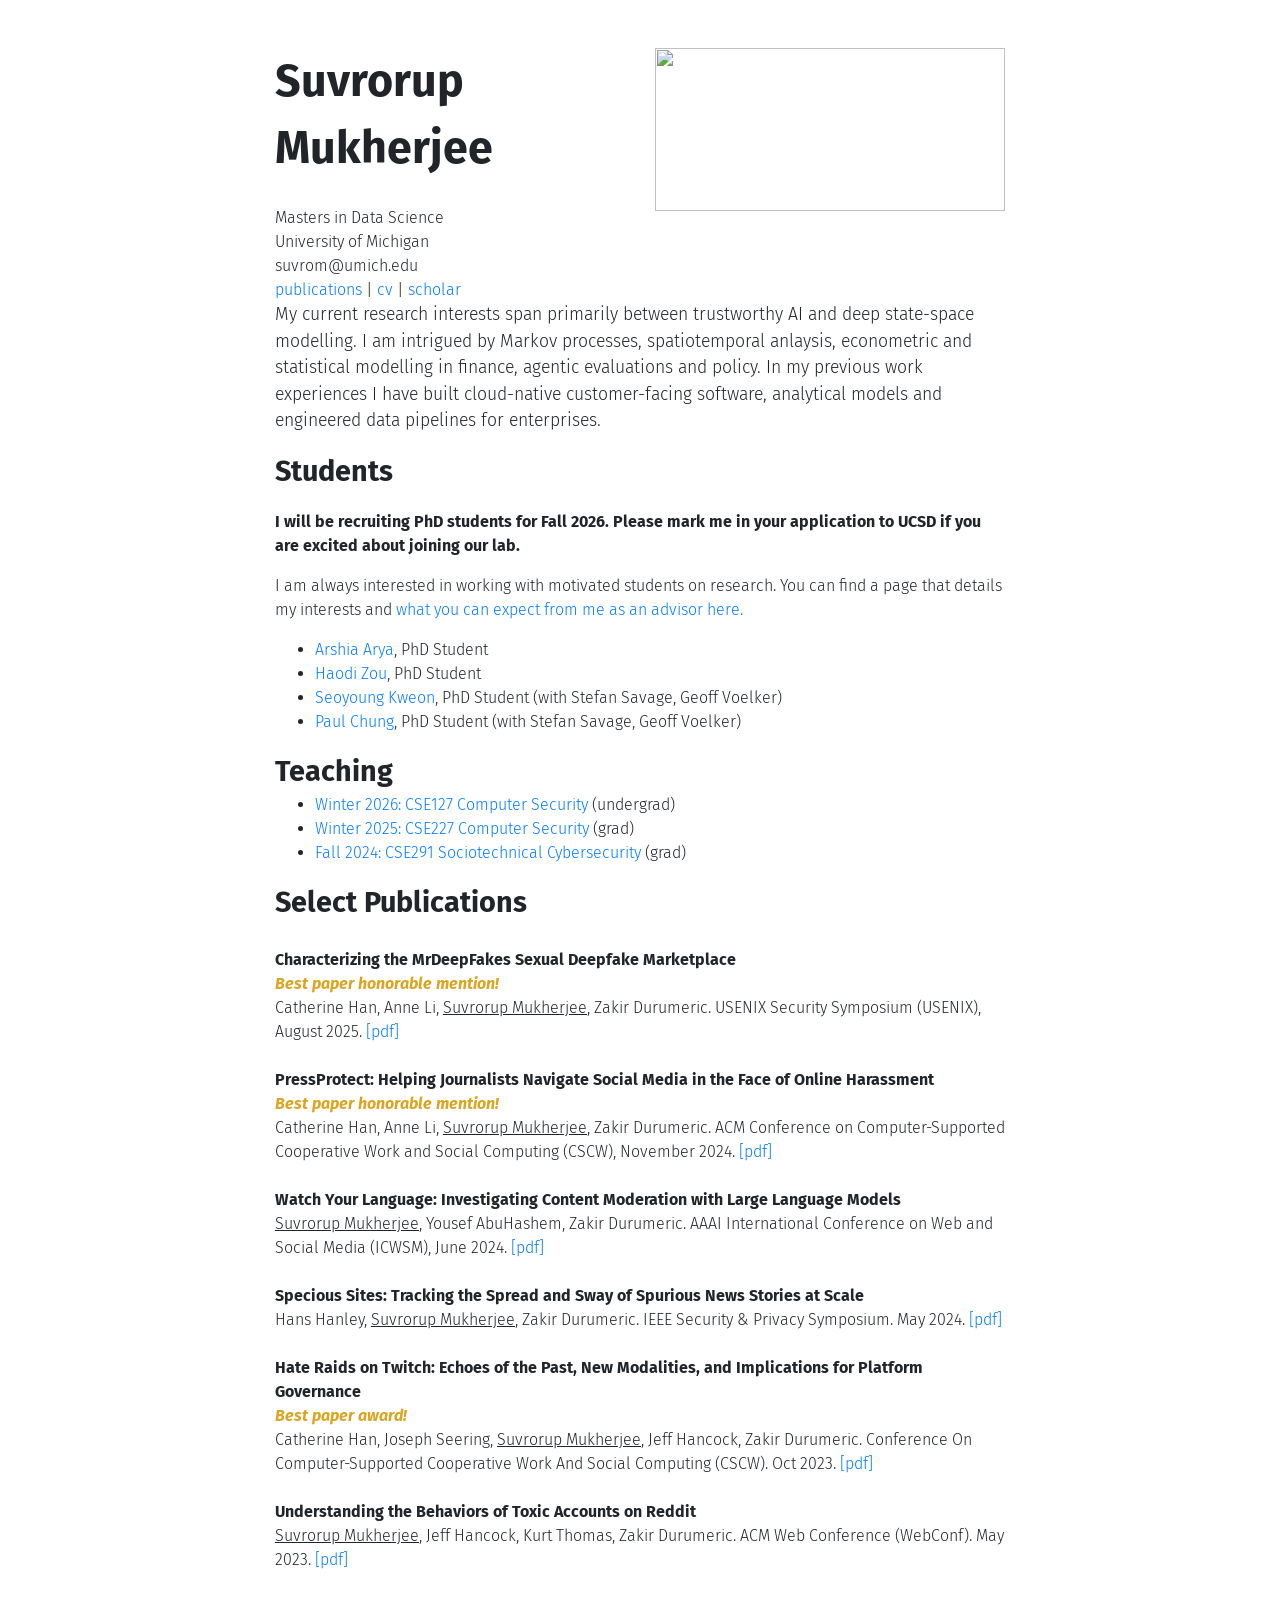
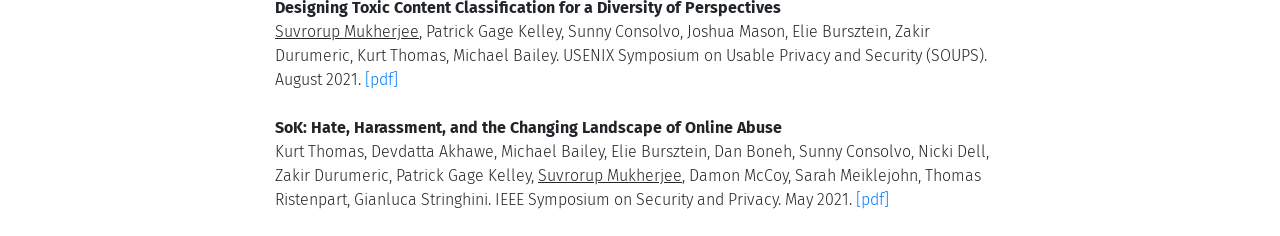
==== index.html @ 657cf76f "Initial commit" ====
<!DOCTYPE html>
<html>
    <head>
	<!-- Global site tag (gtag.js) - Google Analytics -->
	<script async src="https://www.googletagmanager.com/gtag/js?id=UA-77723744-1"></script>
	<script>
	  window.dataLayer = window.dataLayer || [];
	  function gtag(){dataLayer.push(arguments);}
	  gtag('js', new Date());

	  gtag('config', 'UA-77723744-1');
	</script>
        <title> Suvrorup Mukherjee </title>
        <link rel="stylesheet" href="https://stackpath.bootstrapcdn.com/bootstrap/4.4.1/css/bootstrap.min.css" integrity="sha384-Vkoo8x4CGsO3+Hhxv8T/Q5PaXtkKtu6ug5TOeNV6gBiFeWPGFN9MuhOf23Q9Ifjh" crossorigin="anonymous">
        <link href="index.css" rel="stylesheet" type="text/css">
        <link href='https://fonts.googleapis.com/css?family=Lato:600,400,300,100' rel='stylesheet' type='text/css'>
        <link href="https://fonts.googleapis.com/css?family=Montserrat&display=swap" rel="stylesheet">
        <script src="https://ajax.googleapis.com/ajax/libs/jquery/3.1.0/jquery.min.js"></script>
        <script src="https://kit.fontawesome.com/2f9be15f0a.js" crossorigin="anonymous"></script>
		<script src="https://code.jquery.com/jquery-3.4.1.slim.min.js" integrity="sha384-J6qa4849blE2+poT4WnyKhv5vZF5SrPo0iEjwBvKU7imGFAV0wwj1yYfoRSJoZ+n" crossorigin="anonymous"></script>
		<script src="https://cdn.jsdelivr.net/npm/popper.js@1.16.0/dist/umd/popper.min.js" integrity="sha384-Q6E9RHvbIyZFJoft+2mJbHaEWldlvI9IOYy5n3zV9zzTtmI3UksdQRVvoxMfooAo" crossorigin="anonymous"></script>
		<script src="https://stackpath.bootstrapcdn.com/bootstrap/4.4.1/js/bootstrap.min.js" integrity="sha384-wfSDF2E50Y2D1uUdj0O3uMBJnjuUD4Ih7YwaYd1iqfktj0Uod8GCExl3Og8ifwB6" crossorigin="anonymous"></script>
        <meta name="viewport" content="width=device-width, initial-scale=1, maximum-scale=1">
        <meta http-equiv='cache-control' content='no-cache'>
        <meta http-equiv='expires' content='0'>
        <meta http-equiv='pragma' content='no-cache'>
    </head>
    <body>
        <!--<nav class="navbar navbar-expand-lg navbar-dark bg-dark fixed-top" style="background-color: #e3f2fd;">
            <div class="container-fluid">
                <a class="navbar-brand" href="index.html">Suvrorup Mukherjee</a>
                <button class="navbar-toggler" type="button" data-toggle="collapse" data-target="#navbarNavAltMarkup" aria-controls="navbarNavAltMarkup" aria-expanded="false" aria-label="Toggle navigation">
                    <span class="navbar-toggler-icon"></span>
                </button>
                <div class="collapse navbar-collapse" id="navbarNavAltMarkup">
                    <div class="navbar-nav">
                      <a class="nav-item nav-link" href="publications.html">Publications</a>
                      <a class="nav-item nav-link" href="talks.html">Talks</a>
                      <a class="nav-item nav-link" href="https://deepakwrites.com">Creative</a>
                    </div>
                  </div>
            </div>
        </nav>
        <br>
        <br>-->
        <br>
        <div class = "container"> 
            <br>
            <div class="row justify-content-center">
                <div class="col-xl-4 col-lg-4 col-md-4 col-sm-12 col-12">
                    <div id="myname"> Suvrorup Mukherjee </div>
                    <br>
                    <div id="tag"> Masters in Data Science </div>
                    <div id="tag"> University of Michigan </div>
                    <div id="tag"> suvrom@umich.edu </div>
                    <div id="tag"> <a target="_blank" href="publications"> publications</a> | <a target="_blank" href="https://kumarde.com/cv.pdf">cv</a> | <a href="https://scholar.google.com/citations?user=JoKEquUAAAAJ&hl=en"> scholar</a> </div>
                </div>
                <div class="col-xl-4 col-lg-4 col-md-4 d-none d-md-block justify-content-left">
                    <img id = "picture" src="img/ucsd-headshot.jpg"/>
                </div>
            </div>
            <br class="hidden-ss">
            <div class = "row justify-content-center">
                <div class="col-md-8">
                    <div class = "description">
                        <p>
                        My current research interests span primarily between 
                        trustworthy AI and deep state-space modelling. I am intrigued by
                        Markov processes, spatiotemporal anlaysis, econometric and 
                        statistical modelling in finance, agentic evaluations and policy. 
                        In my previous work experiences I have built cloud-native customer-facing software,
                        analytical models and engineered data pipelines for enterprises.                      
                        </p>
                        <!-- <p>
                        If you've come looking for my creative work, go <a target="_blank" href="https://deepakwrites.com">here.</a>
                        </p> -->
                    </div>
                </div>
            </div>
        <div class= "row justify-content-center">
            <div class="col-md-8">
                <div id = "name"> Students </div>
                    <p>
                        <div class = "bold"> I will be recruiting PhD
                            students for Fall 2026. Please mark me in your
                            application to UCSD if you are excited about joining our
                            lab.
                        </div>
                    </p>
                    <p>
                    <span>I am always interested in working with motivated students on research. You can find a page that details my interests and <a href="https://kumarde.com/prospective_students">what you can expect from me as an advisor here.</a></span>
                    </p>
                 <div>
                    <ul>
                        <li> <a target="_blank" href="https://arshiaarya.github.io/">Arshia Arya</a>, PhD Student </li>
                        <li> <a target="_blank" href="https://haodi-zou.github.io/">Haodi Zou</a>, PhD Student </li>
                        <li> <a target="_blank" href="https://sykweon.github.io/">Seoyoung Kweon</a>, PhD Student (with Stefan Savage, Geoff Voelker) </li>
                        <li> <a target="_blank" href="https://paulchu.ng/">Paul Chung</a>, PhD Student (with Stefan Savage, Geoff Voelker) </li>
                    </ul>
                 </div>
            </div>
        </div>
        <div class= "row justify-content-center">
            <div class="col-md-8">
                <div id = "name"> Teaching </div>
                 <div>
                    <ul>
                        <li> <a target="_blank"
                                href="https://kumarde.com/cse127-wi26/"> Winter
                                2026: CSE127 Computer Security</a> (undergrad) </li>
                        <li> <a target="_blank" href="https://kumarde.com/cse227-wi25/"> Winter 2025: CSE227 Computer Security</a> (grad) </li>
                        <li> <a target="_blank" href="https://kumarde.com/cse291-fa24/">Fall 2024: CSE291 Sociotechnical Cybersecurity</a> (grad) </li>
                    </ul>
                 </div>
            </div>
        </div>
        <div class = "row justify-content-center">
            <div class="col-md-8">
                <div id = "name"> Select Publications </div>
                <br>
                <div class="pubs">
                        <span class = "pub_name"> Characterizing the MrDeepFakes Sexual Deepfake Marketplace </span>
                        <br>
                        <span class="award"><i>Best paper honorable mention!</i></span>
                        <br>
                        Catherine Han, Anne Li, <u>Suvrorup Mukherjee</u>, Zakir Durumeric.
                        USENIX Security Symposium (USENIX), August 2025. <a target="_blank" href="/papers/deepfakes.pdf"> [pdf] </a>
                </div>
                <br>
				<div class="pubs">
                        <span class = "pub_name"> PressProtect: Helping Journalists Navigate Social Media in the Face of Online Harassment </span>
                        <br>
                        <span class="award"><i>Best paper honorable mention!</i></span>
                        <br>
                        Catherine Han, Anne Li, <u>Suvrorup Mukherjee</u>, Zakir Durumeric.
                        ACM Conference on Computer-Supported Cooperative Work and Social Computing (CSCW), November 2024. <a target="_blank" href="/papers/journo.pdf"> [pdf] </a>
				</div>
				<br>
                <div class="pubs">
                        <span class = "pub_name">  Watch Your Language: Investigating Content Moderation with Large Language Models </span>
                        <br>
                        <u>Suvrorup Mukherjee</u>, Yousef AbuHashem, Zakir Durumeric.
                        AAAI International Conference on Web and Social Media (ICWSM), June 2024. <a target="_blank" href="/papers/llm-contentmod.pdf"> [pdf] </a>
                </div>
                <br>
                <div class="pubs">
                        <span class = "pub_name">  Specious Sites: Tracking the Spread and Sway of Spurious News Stories at Scale </span>
                        <br>
                        Hans Hanley, <u>Suvrorup Mukherjee</u>, Zakir Durumeric.
                        IEEE Security & Privacy Symposium. May 2024. <a target="_blank" href="/papers/specious.pdf"> [pdf] </a>
                </div>
                <br>
                <div class="pubs">
                    <span class = "pub_name">  Hate Raids on Twitch: Echoes of the Past, New Modalities, and Implications for Platform Governance </span> 
                    <br>
					<span class="award"><i>Best paper award!</i></span>
					<br>
                    Catherine Han, Joseph Seering, <u>Suvrorup Mukherjee</u>, Jeff Hancock, Zakir Durumeric.
                    Conference On Computer-Supported Cooperative Work And Social Computing (CSCW). Oct 2023. <a target="_blank" href="/papers/hateraids.pdf"> [pdf] </a>
                </div>
                <br>
                <div class="pubs">
                    <span class="pub_name"> Understanding the Behaviors of Toxic Accounts on Reddit </span>
                    <br>
                    <u>Suvrorup Mukherjee</u>, Jeff Hancock, Kurt Thomas, Zakir Durumeric. ACM Web Conference (WebConf). May 2023. <a href="/papers/reddit_www.pdf">[pdf]</a>
                </div>
                <br>
                <div class="pubs">
                    <span class = "pub_name"> Designing Toxic Content Classification
                    for a Diversity of Perspectives </span> 
                    <br>
                    <u>Suvrorup Mukherjee</u>, Patrick Gage Kelley, Sunny Consolvo, Joshua Mason,
                    Elie Bursztein, Zakir Durumeric, Kurt Thomas, Michael Bailey. 
                    USENIX Symposium on Usable Privacy and Security (SOUPS).
                    August 2021. <a target="_blank" href="/papers/designing.pdf"> [pdf] </a>
                </div>
                <br>
                <div class="pubs">
                    <span class = "pub_name"> SoK: Hate, Harassment, and
                        the Changing Landscape of Online Abuse </span> 
                    <br>
                    Kurt Thomas, Devdatta Akhawe, Michael Bailey, Elie
                    Bursztein, Dan Boneh, Sunny Consolvo, Nicki Dell,
                    Zakir Durumeric, Patrick Gage Kelley, <u>Suvrorup Mukherjee</u>,
                    Damon McCoy, Sarah Meiklejohn, Thomas Ristenpart,
                    Gianluca Stringhini. IEEE Symposium on
                    Security and Privacy. May 2021. <a target="_blank" href="/papers/abuse_sok.pdf"> [pdf] </a>
                </div>
                <br>
            </div>
        </div>
	<script>
	    function changeImage(){
		console.log(document.getElementById("picture").src);
		if(document.getElementById("picture").src == "https://kumarde.com/img/headshot1.jpg"){
		    document.getElementById("picture").src = "https://kumarde.com/img/headshot2.jpg";
		}
		else{
		    document.getElementById("picture").src = "https://kumarde.com/img/headshot1.jpg";
		}
	    }
	</script>
    </body>
</html>
---- index.css ----
@import url('https://fonts.googleapis.com/css?family=Fira+Sans:300,700|Montserrat|Merriweather:300,400&display=swap');

body{
    font-family: 'Fira Sans', serif;
    font-weight: 300;
}

#name{
    font-family: 'Fira Sans', serif;
    font-weight: bold;
    font-size: 1.8em;
}

.subheading{
    font-family: 'Fira Sans', serif;
    font-weight: bold;
    font-size: 1.4em;
}

#myname{
    font-family: 'Fira Sans', serif;
    font-weight: bold;
    font-size: 2.8em;
}

#tag{
    font-family: 'Fira Sans', serif;
    font-size: 1em;
}

.small_name{
    font-size: 1.5em;
}

.smaller_name{
    font-size: 1.3em;
}

.description{
    font-family: 'Fira Sans', 'sans-serif';
    font-weight: 300;
    font-size: 1.1em;
}

.container{
    /*width: 90%;*/
    /*max-width: 900px;*/
    /*margin: 20px auto;*/
}

#picture{
    width: 100%;
    height: 80%;
    object-fit: contain;
}

#header{
    font-size: 2em;
}

.pubs{
    font-family: 'Fira Sans', 'sans-serif';
    font-weight: 300;
}

.pub_name{
    font-weight: 700;
}

.award{
    font-weight: 700;
    color:blue;
}

.award{
    font-weight: 700;
    color:#DAA520;
}

.bold{
    font-weight: 700;
}

.carousel-inner img {
  margin: auto;
}

@media (min-width: 1200px) {
  .hidden-ss {
    display: none !important;
  }
}
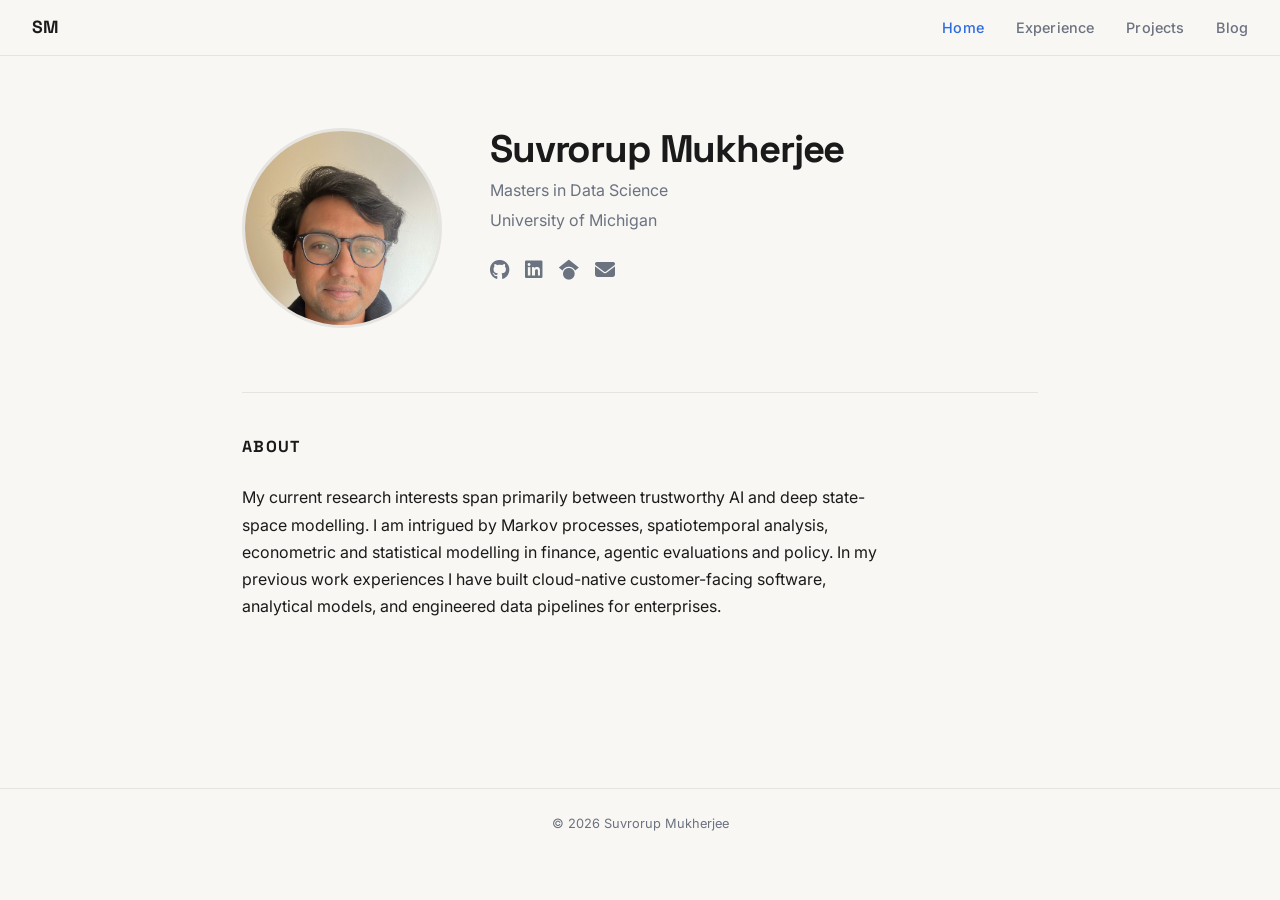
==== commit e35e0142: "Initial Structure design" ====
--- a/index.html
+++ b/index.html
@@ -1,204 +1,74 @@
 <!DOCTYPE html>
-<html>
-    <head>
-	<!-- Global site tag (gtag.js) - Google Analytics -->
-	<script async src="https://www.googletagmanager.com/gtag/js?id=UA-77723744-1"></script>
-	<script>
-	  window.dataLayer = window.dataLayer || [];
-	  function gtag(){dataLayer.push(arguments);}
-	  gtag('js', new Date());
+<html lang="en">
+<head>
+  <meta charset="UTF-8">
+  <meta name="viewport" content="width=device-width, initial-scale=1">
+  <title>Suvrorup Mukherjee</title>
+  <link rel="stylesheet" href="style.css">
+  <link rel="stylesheet" href="https://cdnjs.cloudflare.com/ajax/libs/font-awesome/6.5.0/css/all.min.css" crossorigin="anonymous" referrerpolicy="no-referrer">
+</head>
+<body>
 
-	  gtag('config', 'UA-77723744-1');
-	</script>
-        <title> Suvrorup Mukherjee </title>
-        <link rel="stylesheet" href="https://stackpath.bootstrapcdn.com/bootstrap/4.4.1/css/bootstrap.min.css" integrity="sha384-Vkoo8x4CGsO3+Hhxv8T/Q5PaXtkKtu6ug5TOeNV6gBiFeWPGFN9MuhOf23Q9Ifjh" crossorigin="anonymous">
-        <link href="index.css" rel="stylesheet" type="text/css">
-        <link href='https://fonts.googleapis.com/css?family=Lato:600,400,300,100' rel='stylesheet' type='text/css'>
-        <link href="https://fonts.googleapis.com/css?family=Montserrat&display=swap" rel="stylesheet">
-        <script src="https://ajax.googleapis.com/ajax/libs/jquery/3.1.0/jquery.min.js"></script>
-        <script src="https://kit.fontawesome.com/2f9be15f0a.js" crossorigin="anonymous"></script>
-		<script src="https://code.jquery.com/jquery-3.4.1.slim.min.js" integrity="sha384-J6qa4849blE2+poT4WnyKhv5vZF5SrPo0iEjwBvKU7imGFAV0wwj1yYfoRSJoZ+n" crossorigin="anonymous"></script>
-		<script src="https://cdn.jsdelivr.net/npm/popper.js@1.16.0/dist/umd/popper.min.js" integrity="sha384-Q6E9RHvbIyZFJoft+2mJbHaEWldlvI9IOYy5n3zV9zzTtmI3UksdQRVvoxMfooAo" crossorigin="anonymous"></script>
-		<script src="https://stackpath.bootstrapcdn.com/bootstrap/4.4.1/js/bootstrap.min.js" integrity="sha384-wfSDF2E50Y2D1uUdj0O3uMBJnjuUD4Ih7YwaYd1iqfktj0Uod8GCExl3Og8ifwB6" crossorigin="anonymous"></script>
-        <meta name="viewport" content="width=device-width, initial-scale=1, maximum-scale=1">
-        <meta http-equiv='cache-control' content='no-cache'>
-        <meta http-equiv='expires' content='0'>
-        <meta http-equiv='pragma' content='no-cache'>
-    </head>
-    <body>
-        <!--<nav class="navbar navbar-expand-lg navbar-dark bg-dark fixed-top" style="background-color: #e3f2fd;">
-            <div class="container-fluid">
-                <a class="navbar-brand" href="index.html">Suvrorup Mukherjee</a>
-                <button class="navbar-toggler" type="button" data-toggle="collapse" data-target="#navbarNavAltMarkup" aria-controls="navbarNavAltMarkup" aria-expanded="false" aria-label="Toggle navigation">
-                    <span class="navbar-toggler-icon"></span>
-                </button>
-                <div class="collapse navbar-collapse" id="navbarNavAltMarkup">
-                    <div class="navbar-nav">
-                      <a class="nav-item nav-link" href="publications.html">Publications</a>
-                      <a class="nav-item nav-link" href="talks.html">Talks</a>
-                      <a class="nav-item nav-link" href="https://deepakwrites.com">Creative</a>
-                    </div>
-                  </div>
-            </div>
-        </nav>
-        <br>
-        <br>-->
-        <br>
-        <div class = "container"> 
-            <br>
-            <div class="row justify-content-center">
-                <div class="col-xl-4 col-lg-4 col-md-4 col-sm-12 col-12">
-                    <div id="myname"> Suvrorup Mukherjee </div>
-                    <br>
-                    <div id="tag"> Masters in Data Science </div>
-                    <div id="tag"> University of Michigan </div>
-                    <div id="tag"> suvrom@umich.edu </div>
-                    <div id="tag"> <a target="_blank" href="publications"> publications</a> | <a target="_blank" href="https://kumarde.com/cv.pdf">cv</a> | <a href="https://scholar.google.com/citations?user=JoKEquUAAAAJ&hl=en"> scholar</a> </div>
-                </div>
-                <div class="col-xl-4 col-lg-4 col-md-4 d-none d-md-block justify-content-left">
-                    <img id = "picture" src="img/ucsd-headshot.jpg"/>
-                </div>
-            </div>
-            <br class="hidden-ss">
-            <div class = "row justify-content-center">
-                <div class="col-md-8">
-                    <div class = "description">
-                        <p>
-                        My current research interests span primarily between 
-                        trustworthy AI and deep state-space modelling. I am intrigued by
-                        Markov processes, spatiotemporal anlaysis, econometric and 
-                        statistical modelling in finance, agentic evaluations and policy. 
-                        In my previous work experiences I have built cloud-native customer-facing software,
-                        analytical models and engineered data pipelines for enterprises.                      
-                        </p>
-                        <!-- <p>
-                        If you've come looking for my creative work, go <a target="_blank" href="https://deepakwrites.com">here.</a>
-                        </p> -->
-                    </div>
-                </div>
-            </div>
-        <div class= "row justify-content-center">
-            <div class="col-md-8">
-                <div id = "name"> Students </div>
-                    <p>
-                        <div class = "bold"> I will be recruiting PhD
-                            students for Fall 2026. Please mark me in your
-                            application to UCSD if you are excited about joining our
-                            lab.
-                        </div>
-                    </p>
-                    <p>
-                    <span>I am always interested in working with motivated students on research. You can find a page that details my interests and <a href="https://kumarde.com/prospective_students">what you can expect from me as an advisor here.</a></span>
-                    </p>
-                 <div>
-                    <ul>
-                        <li> <a target="_blank" href="https://arshiaarya.github.io/">Arshia Arya</a>, PhD Student </li>
-                        <li> <a target="_blank" href="https://haodi-zou.github.io/">Haodi Zou</a>, PhD Student </li>
-                        <li> <a target="_blank" href="https://sykweon.github.io/">Seoyoung Kweon</a>, PhD Student (with Stefan Savage, Geoff Voelker) </li>
-                        <li> <a target="_blank" href="https://paulchu.ng/">Paul Chung</a>, PhD Student (with Stefan Savage, Geoff Voelker) </li>
-                    </ul>
-                 </div>
-            </div>
+  <nav class="navbar" id="navbar">
+    <a class="navbar-brand" href="index.html">SM</a>
+    <button class="nav-toggle" id="navToggle" aria-label="Toggle navigation">
+      <span></span><span></span><span></span>
+    </button>
+    <ul class="navbar-links" id="navLinks">
+      <li><a href="index.html" class="active">Home</a></li>
+      <li><a href="experience.html">Experience</a></li>
+      <li><a href="projects.html">Projects</a></li>
+      <li><a href="blog.html">Blog</a></li>
+    </ul>
+  </nav>
+
+  <main class="page-content">
+
+    <section class="hero">
+      <div class="hero-photo">
+        <img src="assets/images/profile.jpeg" alt="Suvrorup Mukherjee">
+      </div>
+      <div class="hero-info">
+        <h1 class="hero-name">Suvrorup Mukherjee</h1>
+        <p class="hero-title">Masters in Data Science</p>
+        <p class="hero-title">University of Michigan</p>
+        <div class="hero-social">
+          <a href="#" aria-label="GitHub" title="GitHub"><i class="fa-brands fa-github"></i></a>
+          <a href="#" aria-label="LinkedIn" title="LinkedIn"><i class="fa-brands fa-linkedin"></i></a>
+          <a href="https://scholar.google.com/citations?user=JoKEquUAAAAJ&hl=en" aria-label="Google Scholar" title="Google Scholar"><i class="fa-brands fa-google-scholar"></i></a>
+          <a href="mailto:suvrom@umich.edu" aria-label="Email" title="Email"><i class="fa-solid fa-envelope"></i></a>
         </div>
-        <div class= "row justify-content-center">
-            <div class="col-md-8">
-                <div id = "name"> Teaching </div>
-                 <div>
-                    <ul>
-                        <li> <a target="_blank"
-                                href="https://kumarde.com/cse127-wi26/"> Winter
-                                2026: CSE127 Computer Security</a> (undergrad) </li>
-                        <li> <a target="_blank" href="https://kumarde.com/cse227-wi25/"> Winter 2025: CSE227 Computer Security</a> (grad) </li>
-                        <li> <a target="_blank" href="https://kumarde.com/cse291-fa24/">Fall 2024: CSE291 Sociotechnical Cybersecurity</a> (grad) </li>
-                    </ul>
-                 </div>
-            </div>
-        </div>
-        <div class = "row justify-content-center">
-            <div class="col-md-8">
-                <div id = "name"> Select Publications </div>
-                <br>
-                <div class="pubs">
-                        <span class = "pub_name"> Characterizing the MrDeepFakes Sexual Deepfake Marketplace </span>
-                        <br>
-                        <span class="award"><i>Best paper honorable mention!</i></span>
-                        <br>
-                        Catherine Han, Anne Li, <u>Suvrorup Mukherjee</u>, Zakir Durumeric.
-                        USENIX Security Symposium (USENIX), August 2025. <a target="_blank" href="/papers/deepfakes.pdf"> [pdf] </a>
-                </div>
-                <br>
-				<div class="pubs">
-                        <span class = "pub_name"> PressProtect: Helping Journalists Navigate Social Media in the Face of Online Harassment </span>
-                        <br>
-                        <span class="award"><i>Best paper honorable mention!</i></span>
-                        <br>
-                        Catherine Han, Anne Li, <u>Suvrorup Mukherjee</u>, Zakir Durumeric.
-                        ACM Conference on Computer-Supported Cooperative Work and Social Computing (CSCW), November 2024. <a target="_blank" href="/papers/journo.pdf"> [pdf] </a>
-				</div>
-				<br>
-                <div class="pubs">
-                        <span class = "pub_name">  Watch Your Language: Investigating Content Moderation with Large Language Models </span>
-                        <br>
-                        <u>Suvrorup Mukherjee</u>, Yousef AbuHashem, Zakir Durumeric.
-                        AAAI International Conference on Web and Social Media (ICWSM), June 2024. <a target="_blank" href="/papers/llm-contentmod.pdf"> [pdf] </a>
-                </div>
-                <br>
-                <div class="pubs">
-                        <span class = "pub_name">  Specious Sites: Tracking the Spread and Sway of Spurious News Stories at Scale </span>
-                        <br>
-                        Hans Hanley, <u>Suvrorup Mukherjee</u>, Zakir Durumeric.
-                        IEEE Security & Privacy Symposium. May 2024. <a target="_blank" href="/papers/specious.pdf"> [pdf] </a>
-                </div>
-                <br>
-                <div class="pubs">
-                    <span class = "pub_name">  Hate Raids on Twitch: Echoes of the Past, New Modalities, and Implications for Platform Governance </span> 
-                    <br>
-					<span class="award"><i>Best paper award!</i></span>
-					<br>
-                    Catherine Han, Joseph Seering, <u>Suvrorup Mukherjee</u>, Jeff Hancock, Zakir Durumeric.
-                    Conference On Computer-Supported Cooperative Work And Social Computing (CSCW). Oct 2023. <a target="_blank" href="/papers/hateraids.pdf"> [pdf] </a>
-                </div>
-                <br>
-                <div class="pubs">
-                    <span class="pub_name"> Understanding the Behaviors of Toxic Accounts on Reddit </span>
-                    <br>
-                    <u>Suvrorup Mukherjee</u>, Jeff Hancock, Kurt Thomas, Zakir Durumeric. ACM Web Conference (WebConf). May 2023. <a href="/papers/reddit_www.pdf">[pdf]</a>
-                </div>
-                <br>
-                <div class="pubs">
-                    <span class = "pub_name"> Designing Toxic Content Classification
-                    for a Diversity of Perspectives </span> 
-                    <br>
-                    <u>Suvrorup Mukherjee</u>, Patrick Gage Kelley, Sunny Consolvo, Joshua Mason,
-                    Elie Bursztein, Zakir Durumeric, Kurt Thomas, Michael Bailey. 
-                    USENIX Symposium on Usable Privacy and Security (SOUPS).
-                    August 2021. <a target="_blank" href="/papers/designing.pdf"> [pdf] </a>
-                </div>
-                <br>
-                <div class="pubs">
-                    <span class = "pub_name"> SoK: Hate, Harassment, and
-                        the Changing Landscape of Online Abuse </span> 
-                    <br>
-                    Kurt Thomas, Devdatta Akhawe, Michael Bailey, Elie
-                    Bursztein, Dan Boneh, Sunny Consolvo, Nicki Dell,
-                    Zakir Durumeric, Patrick Gage Kelley, <u>Suvrorup Mukherjee</u>,
-                    Damon McCoy, Sarah Meiklejohn, Thomas Ristenpart,
-                    Gianluca Stringhini. IEEE Symposium on
-                    Security and Privacy. May 2021. <a target="_blank" href="/papers/abuse_sok.pdf"> [pdf] </a>
-                </div>
-                <br>
-            </div>
-        </div>
-	<script>
-	    function changeImage(){
-		console.log(document.getElementById("picture").src);
-		if(document.getElementById("picture").src == "https://kumarde.com/img/headshot1.jpg"){
-		    document.getElementById("picture").src = "https://kumarde.com/img/headshot2.jpg";
-		}
-		else{
-		    document.getElementById("picture").src = "https://kumarde.com/img/headshot1.jpg";
-		}
-	    }
-	</script>
-    </body>
+      </div>
+    </section>
+
+    <section class="about-section">
+      <p class="section-title">About</p>
+      <p>
+        My current research interests span primarily between trustworthy AI and deep state-space modelling.
+        I am intrigued by Markov processes, spatiotemporal analysis, econometric and statistical modelling
+        in finance, agentic evaluations and policy. In my previous work experiences I have built cloud-native
+        customer-facing software, analytical models, and engineered data pipelines for enterprises.
+      </p>
+    </section>
+
+  </main>
+
+  <footer>
+    &copy; 2026 Suvrorup Mukherjee
+  </footer>
+
+  <script>
+    // Navbar shadow on scroll
+    const navbar = document.getElementById('navbar');
+    window.addEventListener('scroll', () => {
+      navbar.classList.toggle('scrolled', window.scrollY > 8);
+    });
+
+    // Mobile menu toggle
+    document.getElementById('navToggle').addEventListener('click', () => {
+      document.getElementById('navLinks').classList.toggle('open');
+    });
+  </script>
+
+</body>
 </html>
--- a/style.css
+++ b/style.css
@@ -0,0 +1,409 @@
+@import url('https://fonts.googleapis.com/css2?family=Space+Grotesk:wght@400;500;700&family=Inter:wght@300;400;500&display=swap');
+
+/* ── Variables ─────────────────────────────────────────── */
+:root {
+  --bg:     #F8F7F4;
+  --text:   #1A1A1A;
+  --accent: #2D6CDF;
+  --muted:  #6B7280;
+  --border: #E5E4E0;
+  --card-bg: #FFFFFF;
+}
+
+/* ── Reset / Base ───────────────────────────────────────── */
+*, *::before, *::after { box-sizing: border-box; margin: 0; padding: 0; }
+
+html { scroll-behavior: smooth; }
+
+body {
+  background: var(--bg);
+  color: var(--text);
+  font-family: 'Inter', sans-serif;
+  font-weight: 400;
+  font-size: 16px;
+  line-height: 1.7;
+}
+
+a { color: var(--accent); text-decoration: none; }
+a:hover { text-decoration: underline; }
+
+/* ── Navbar ─────────────────────────────────────────────── */
+.navbar {
+  position: fixed;
+  top: 0; left: 0; right: 0;
+  z-index: 100;
+  background: var(--bg);
+  border-bottom: 1px solid var(--border);
+  display: flex;
+  align-items: center;
+  justify-content: space-between;
+  padding: 0 2rem;
+  height: 56px;
+  transition: box-shadow 0.2s;
+}
+
+.navbar.scrolled { box-shadow: 0 2px 12px rgba(0,0,0,0.08); }
+
+.navbar-brand {
+  font-family: 'Space Grotesk', sans-serif;
+  font-weight: 700;
+  font-size: 1.1rem;
+  color: var(--text);
+  letter-spacing: -0.02em;
+}
+.navbar-brand:hover { text-decoration: none; color: var(--accent); }
+
+.navbar-links {
+  display: flex;
+  gap: 2rem;
+  list-style: none;
+}
+
+.navbar-links a {
+  color: var(--muted);
+  font-size: 0.9rem;
+  font-weight: 500;
+  letter-spacing: 0.01em;
+  transition: color 0.15s;
+}
+.navbar-links a:hover,
+.navbar-links a.active { color: var(--accent); text-decoration: none; }
+
+/* Hamburger (mobile) */
+.nav-toggle {
+  display: none;
+  flex-direction: column;
+  gap: 5px;
+  background: none;
+  border: none;
+  cursor: pointer;
+  padding: 4px;
+}
+.nav-toggle span {
+  display: block;
+  width: 22px;
+  height: 2px;
+  background: var(--text);
+  border-radius: 2px;
+  transition: all 0.2s;
+}
+
+/* ── Page wrapper ───────────────────────────────────────── */
+.page-content {
+  max-width: 860px;
+  margin: 0 auto;
+  padding: 96px 2rem 4rem;
+}
+
+/* ── Section headings ───────────────────────────────────── */
+.section-title {
+  font-family: 'Space Grotesk', sans-serif;
+  font-size: 1.05rem;
+  font-weight: 700;
+  letter-spacing: 0.08em;
+  text-transform: uppercase;
+  color: var(--muted);
+  margin-bottom: 1.5rem;
+}
+
+/* ── Hero section ───────────────────────────────────────── */
+.hero {
+  display: flex;
+  align-items: flex-start;
+  gap: 3rem;
+  padding: 2rem 0 3.5rem;
+}
+
+.hero-photo img {
+  width: 200px;
+  height: 200px;
+  border-radius: 50%;
+  object-fit: cover;
+  object-position: center top;
+  border: 3px solid var(--border);
+  flex-shrink: 0;
+}
+
+.hero-info { flex: 1; }
+
+.hero-name {
+  font-family: 'Space Grotesk', sans-serif;
+  font-size: 2.4rem;
+  font-weight: 700;
+  letter-spacing: -0.03em;
+  line-height: 1.1;
+  margin-bottom: 0.4rem;
+}
+
+.hero-title {
+  font-size: 1rem;
+  color: var(--muted);
+  margin-bottom: 0.2rem;
+}
+
+.hero-social {
+  display: flex;
+  gap: 1rem;
+  margin-top: 1.2rem;
+}
+
+.hero-social a {
+  color: var(--muted);
+  font-size: 1.25rem;
+  transition: color 0.15s;
+}
+.hero-social a:hover { color: var(--accent); }
+
+/* ── About section ──────────────────────────────────────── */
+.about-section {
+  padding: 2.5rem 0;
+  border-top: 1px solid var(--border);
+}
+
+.about-section p {
+  max-width: 640px;
+  color: var(--text);
+  font-size: 1rem;
+}
+
+/* ── Timeline (experience.html) ─────────────────────────── */
+.timeline-page { padding-top: 5rem; }
+
+.timeline-header {
+  text-align: center;
+  margin-bottom: 3rem;
+}
+
+.timeline-header h1 {
+  font-family: 'Space Grotesk', sans-serif;
+  font-size: 2rem;
+  font-weight: 700;
+  letter-spacing: -0.02em;
+}
+
+.timeline {
+  position: relative;
+  max-width: 860px;
+  margin: 0 auto;
+  padding: 0 1rem;
+}
+
+/* Vertical center line */
+.timeline::before {
+  content: '';
+  position: absolute;
+  left: 50%;
+  top: 0; bottom: 0;
+  width: 2px;
+  background: var(--border);
+  transform: translateX(-50%);
+}
+
+.timeline-section-label {
+  position: relative;
+  text-align: left;
+  padding-left: calc(50% - 10px - 160px);
+  margin-bottom: 1rem;
+}
+
+.timeline-section-label span {
+  font-family: 'Space Grotesk', sans-serif;
+  font-size: 0.8rem;
+  font-weight: 700;
+  text-transform: uppercase;
+  letter-spacing: 0.1em;
+  color: var(--muted);
+}
+
+.timeline-entry {
+  position: relative;
+  display: flex;
+  align-items: flex-start;
+  margin-bottom: 3rem;
+}
+
+/* Dot on the center line */
+.timeline-entry::before {
+  content: '';
+  position: absolute;
+  left: 50%;
+  top: 1.2rem;
+  transform: translateX(-50%);
+  width: 12px;
+  height: 12px;
+  border-radius: 50%;
+  background: var(--accent);
+  z-index: 1;
+}
+
+/* Card shared */
+.timeline-card {
+  background: var(--card-bg);
+  border: 1px solid var(--border);
+  border-radius: 8px;
+  padding: 1.1rem 1.3rem;
+  width: calc(50% - 2rem);
+  box-shadow: 0 1px 4px rgba(0,0,0,0.05);
+}
+
+.timeline-card h3 {
+  font-family: 'Space Grotesk', sans-serif;
+  font-size: 1rem;
+  font-weight: 600;
+  margin-bottom: 0.15rem;
+}
+
+.timeline-card .company {
+  font-size: 0.875rem;
+  color: var(--accent);
+  font-weight: 500;
+}
+
+.timeline-card .date {
+  font-size: 0.8rem;
+  color: var(--muted);
+  margin-bottom: 0.6rem;
+}
+
+.timeline-card p {
+  font-size: 0.9rem;
+  color: #444;
+}
+
+/* Right side (most recent) */
+.timeline-entry.right {
+  justify-content: flex-end;
+  padding-right: 0;
+}
+.timeline-entry.right .timeline-card {
+  margin-left: calc(50% + 2rem);
+  margin-right: 0;
+}
+
+/* Left side */
+.timeline-entry.left {
+  justify-content: flex-start;
+}
+.timeline-entry.left .timeline-card {
+  margin-right: calc(50% + 2rem);
+}
+
+/* ── Project cards (projects.html) ──────────────────────── */
+.projects-grid {
+  display: grid;
+  grid-template-columns: repeat(2, 1fr);
+  gap: 1.5rem;
+  margin-top: 1rem;
+}
+
+.project-card {
+  background: var(--card-bg);
+  border: 1px solid var(--border);
+  border-radius: 10px;
+  padding: 1.4rem;
+  display: flex;
+  flex-direction: column;
+  gap: 0.75rem;
+  transition: box-shadow 0.2s, transform 0.2s;
+}
+
+.project-card:hover {
+  box-shadow: 0 6px 24px rgba(0,0,0,0.1);
+  transform: translateY(-2px);
+}
+
+.project-card h3 {
+  font-family: 'Space Grotesk', sans-serif;
+  font-size: 1.05rem;
+  font-weight: 600;
+}
+
+.project-card p {
+  font-size: 0.9rem;
+  color: #555;
+  flex: 1;
+}
+
+.project-tags {
+  display: flex;
+  flex-wrap: wrap;
+  gap: 0.4rem;
+}
+
+.tag {
+  background: #EEF2FB;
+  color: var(--accent);
+  font-size: 0.75rem;
+  font-weight: 500;
+  padding: 0.2rem 0.6rem;
+  border-radius: 999px;
+}
+
+.project-links {
+  display: flex;
+  gap: 1rem;
+  font-size: 0.875rem;
+}
+
+.project-links a {
+  color: var(--muted);
+  font-weight: 500;
+  display: flex;
+  align-items: center;
+  gap: 0.3rem;
+  transition: color 0.15s;
+}
+.project-links a:hover { color: var(--accent); text-decoration: none; }
+
+/* ── Blog / empty state ─────────────────────────────────── */
+.empty-state {
+  padding: 4rem 0;
+  color: var(--muted);
+  font-size: 1rem;
+}
+
+/* ── Footer ─────────────────────────────────────────────── */
+footer {
+  border-top: 1px solid var(--border);
+  text-align: center;
+  padding: 1.5rem 0;
+  font-size: 0.8rem;
+  color: var(--muted);
+  margin-top: 4rem;
+}
+
+/* ── Responsive ─────────────────────────────────────────── */
+@media (max-width: 640px) {
+  .hero { flex-direction: column; align-items: center; text-align: center; gap: 1.5rem; }
+  .hero-social { justify-content: center; }
+
+  /* Timeline collapses to single column */
+  .timeline::before { left: 16px; transform: none; }
+
+  .timeline-section-label { padding-left: 40px; }
+
+  .timeline-entry { flex-direction: column; }
+  .timeline-entry::before { left: 16px; transform: none; }
+
+  .timeline-entry.right .timeline-card,
+  .timeline-entry.left .timeline-card {
+    width: 100%;
+    margin-left: 40px;
+    margin-right: 0;
+  }
+
+  .projects-grid { grid-template-columns: 1fr; }
+
+  .navbar-links {
+    display: none;
+    flex-direction: column;
+    position: absolute;
+    top: 56px; left: 0; right: 0;
+    background: var(--bg);
+    border-bottom: 1px solid var(--border);
+    padding: 1rem 2rem;
+    gap: 1rem;
+  }
+  .navbar-links.open { display: flex; }
+  .nav-toggle { display: flex; }
+}
